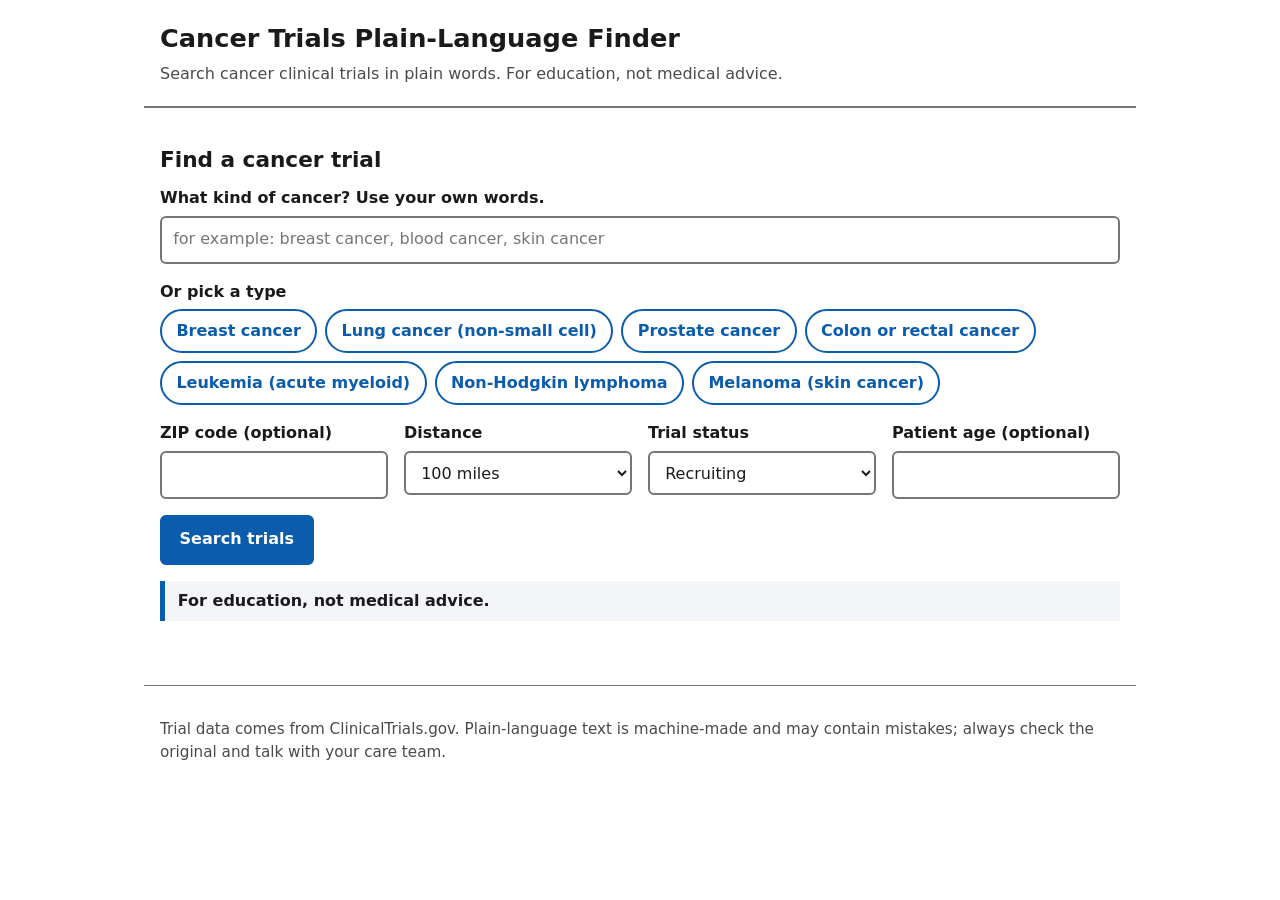
==== frontend/index.html @ 8025be24 "phase1: scaffold, taxonomy, indexer + retag, PDQ pairs, frontend on mocks - Repo layout from kit, co" ====
<!doctype html>
<html lang="en">
<head>
<meta charset="utf-8">
<meta name="viewport" content="width=device-width, initial-scale=1">
<title>Cancer Trials Plain-Language Finder</title>
<link rel="stylesheet" href="styles.css">
</head>
<body>
<a class="skip" href="#main">Skip to main content</a>
<header class="site-header">
  <h1>Cancer Trials Plain-Language Finder</h1>
  <p class="tagline">Search cancer clinical trials in plain words. For education, not medical advice.</p>
</header>

<main id="main" tabindex="-1">
  <div id="status" class="sr-status" role="status" aria-live="polite"></div>

  <section id="search-view" aria-labelledby="search-h">
    <h2 id="search-h">Find a cancer trial</h2>
    <form id="search-form" novalidate>
      <div class="field">
        <label for="q">What kind of cancer? Use your own words.</label>
        <input id="q" name="q" type="search" autocomplete="off" placeholder="for example: breast cancer, blood cancer, skin cancer">
      </div>

      <div class="field">
        <span id="chips-label" class="label">Or pick a type</span>
        <div id="chips" class="chips" role="group" aria-labelledby="chips-label"></div>
      </div>

      <div class="filters">
        <div class="field">
          <label for="zip">ZIP code (optional)</label>
          <input id="zip" name="zip" type="text" inputmode="numeric" maxlength="5" pattern="[0-9]{5}" autocomplete="postal-code" aria-describedby="zip-err">
          <span id="zip-err" class="err" hidden>Enter a 5-digit ZIP code.</span>
        </div>
        <div class="field">
          <label for="radius">Distance</label>
          <select id="radius">
            <option value="25">25 miles</option><option value="50">50 miles</option>
            <option value="100" selected>100 miles</option><option value="250">250 miles</option>
          </select>
        </div>
        <div class="field">
          <label for="status-filter">Trial status</label>
          <select id="status-filter">
            <option value="RECRUITING" selected>Recruiting</option>
            <option value="NOT_YET_RECRUITING">Not yet recruiting</option>
            <option value="ACTIVE_NOT_RECRUITING">Active, not recruiting</option>
            <option value="ENROLLING_BY_INVITATION">Enrolling by invitation</option>
            <option value="">Any</option>
          </select>
        </div>
        <div class="field">
          <label for="age">Patient age (optional)</label>
          <input id="age" type="number" min="0" max="120" inputmode="numeric">
        </div>
      </div>

      <button type="submit" class="btn primary">Search trials</button>
    </form>
    <p class="disclaimer">For education, not medical advice.</p>

    <div id="results-area" hidden>
      <h2 id="results-h" tabindex="-1">Results</h2>
      <div id="offtopic" class="offtopic" hidden>
        <p><strong>We only cover cancer trials.</strong> Try one of these types:</p>
        <div id="offtopic-chips" class="chips"></div>
      </div>
      <ul id="results" class="cards"></ul>
    </div>
  </section>

  <section id="summary-view" aria-labelledby="summary-h" hidden>
    <button type="button" id="back" class="btn no-print">&larr; Back to results</button>
    <div id="summary-body"></div>
  </section>
</main>

<footer class="site-footer no-print">
  <p>Trial data comes from ClinicalTrials.gov. Plain-language text is machine-made and may contain mistakes; always check the original and talk with your care team.</p>
</footer>

<script src="api.js"></script>
<script src="app.js"></script>
</body>
</html>
---- frontend/styles.css ----
:root{--bg:#fff;--fg:#1a1a1a;--muted:#4a4a4a;--line:#767676;--soft:#f3f5f8;--accent:#0b5cad;--accent-fg:#fff;--focus:#c25400;
--ok-bg:#e3f4e6;--ok-fg:#14541f;--warn-bg:#fff1d6;--warn-fg:#6b3d00;--info-bg:#e1ecfa;--info-fg:#0b3d75;--gray-bg:#ececec;--gray-fg:#333;--err:#a40000}
*{box-sizing:border-box}
html{font-size:100%}
body{margin:0;background:var(--bg);color:var(--fg);font:1rem/1.55 system-ui,-apple-system,"Segoe UI",Roboto,Arial,sans-serif}
.skip{position:absolute;left:-999px;top:0;background:#000;color:#fff;padding:.5rem 1rem;z-index:10}
.skip:focus{left:0}
.sr-status{position:absolute;width:1px;height:1px;overflow:hidden;clip:rect(0 0 0 0);white-space:nowrap}
.site-header,main,.site-footer{max-width:62rem;margin:0 auto;padding:1rem}
.site-header{border-bottom:2px solid var(--line)}
h1{font-size:1.6rem;margin:.2rem 0}h2{font-size:1.35rem;margin:1.2rem 0 .6rem}h3{font-size:1.1rem;margin:1rem 0 .4rem}h4{font-size:1rem;margin:.8rem 0 .2rem}
.tagline,.muted{color:var(--muted);margin:.2rem 0}
a{color:var(--accent)}
:focus-visible{outline:3px solid var(--focus);outline-offset:2px}
main:focus,h2:focus{outline:none}
.field{margin:0 0 1rem;display:flex;flex-direction:column;gap:.3rem}
label,.label{font-weight:600}
input,select,button{font:inherit;color:inherit}
input,select{padding:.6rem .7rem;border:2px solid var(--line);border-radius:6px;background:#fff;min-height:2.75rem;width:100%}
.filters{display:grid;grid-template-columns:1fr;gap:0 1rem}
@media(min-width:40rem){.filters{grid-template-columns:repeat(4,1fr)}}
.err{color:var(--err);font-weight:600}
.btn{display:inline-block;padding:.65rem 1.1rem;min-height:2.75rem;border:2px solid var(--accent);background:#fff;color:var(--accent);border-radius:6px;cursor:pointer;font-weight:600;text-decoration:none}
.btn:hover{background:var(--info-bg)}
.btn.primary{background:var(--accent);color:var(--accent-fg)}
.btn.primary:hover{background:#08457f}
.chips{display:flex;flex-wrap:wrap;gap:.5rem}
.chip{padding:.45rem .9rem;min-height:2.75rem;border:2px solid var(--accent);background:#fff;color:var(--accent);border-radius:999px;cursor:pointer;font-weight:600}
.chip:hover,.chip[aria-pressed="true"]{background:var(--accent);color:var(--accent-fg)}
.disclaimer{font-weight:600;background:var(--soft);border-left:5px solid var(--accent);padding:.5rem .8rem;margin:1rem 0}
.offtopic{background:var(--warn-bg);color:var(--warn-fg);padding:1rem;border-radius:8px;border:2px solid var(--warn-fg)}
.cards{list-style:none;padding:0;margin:0;display:grid;gap:1rem}
.card{border:2px solid var(--line);border-radius:8px;padding:1rem}
.card h3{margin-top:0}
.meta{display:flex;flex-wrap:wrap;gap:.4rem 1rem;margin:.4rem 0;color:var(--muted)}
.badge{display:inline-block;padding:.1rem .6rem;border-radius:4px;font-weight:700;font-size:.9rem;border:2px solid currentColor}
.s-RECRUITING{background:var(--ok-bg);color:var(--ok-fg)}
.s-NOT_YET_RECRUITING{background:var(--info-bg);color:var(--info-fg)}
.s-ACTIVE_NOT_RECRUITING,.s-ENROLLING_BY_INVITATION{background:var(--warn-bg);color:var(--warn-fg)}
.s-other{background:var(--gray-bg);color:var(--gray-fg)}
.tag{display:inline-block;background:var(--soft);border:1px solid var(--line);border-radius:4px;padding:.05rem .5rem;margin-right:.3rem;font-size:.9rem}
.actions{display:flex;flex-wrap:wrap;gap:.6rem;margin-top:.8rem}
.panel{border:2px solid var(--line);border-radius:8px;padding:1rem;margin:1rem 0}
.facts{display:grid;grid-template-columns:1fr;gap:.2rem 1rem}
@media(min-width:40rem){.facts{grid-template-columns:12rem 1fr}}
.facts dt{font-weight:700}.facts dd{margin:0 0 .5rem}
.check{display:inline-block;background:var(--ok-bg);color:var(--ok-fg);border:2px solid var(--ok-fg);padding:.2rem .6rem;border-radius:4px;font-weight:700}
.notice{display:inline-block;background:var(--warn-bg);color:var(--warn-fg);border:2px solid var(--warn-fg);padding:.2rem .6rem;border-radius:4px;font-weight:700}
.error{color:var(--err);font-weight:700;border:2px solid var(--err);padding:.6rem;border-radius:6px}
details{margin:.6rem 0}summary{cursor:pointer;font-weight:700;padding:.3rem 0}
pre.orig{white-space:pre-wrap;font:inherit;background:var(--soft);padding:.7rem;border-radius:6px}
.site-footer{color:var(--muted);font-size:.95rem;border-top:1px solid var(--line);margin-top:2rem}
@media(prefers-reduced-motion:reduce){*{animation:none!important;transition:none!important;scroll-behavior:auto!important}}
@media print{.no-print,#search-form,.site-header .tagline,.skip,#search-view,.actions{display:none!important}
#summary-view{display:block!important}body{font-size:12pt}a{color:#000}.panel{border-color:#000;break-inside:avoid}}
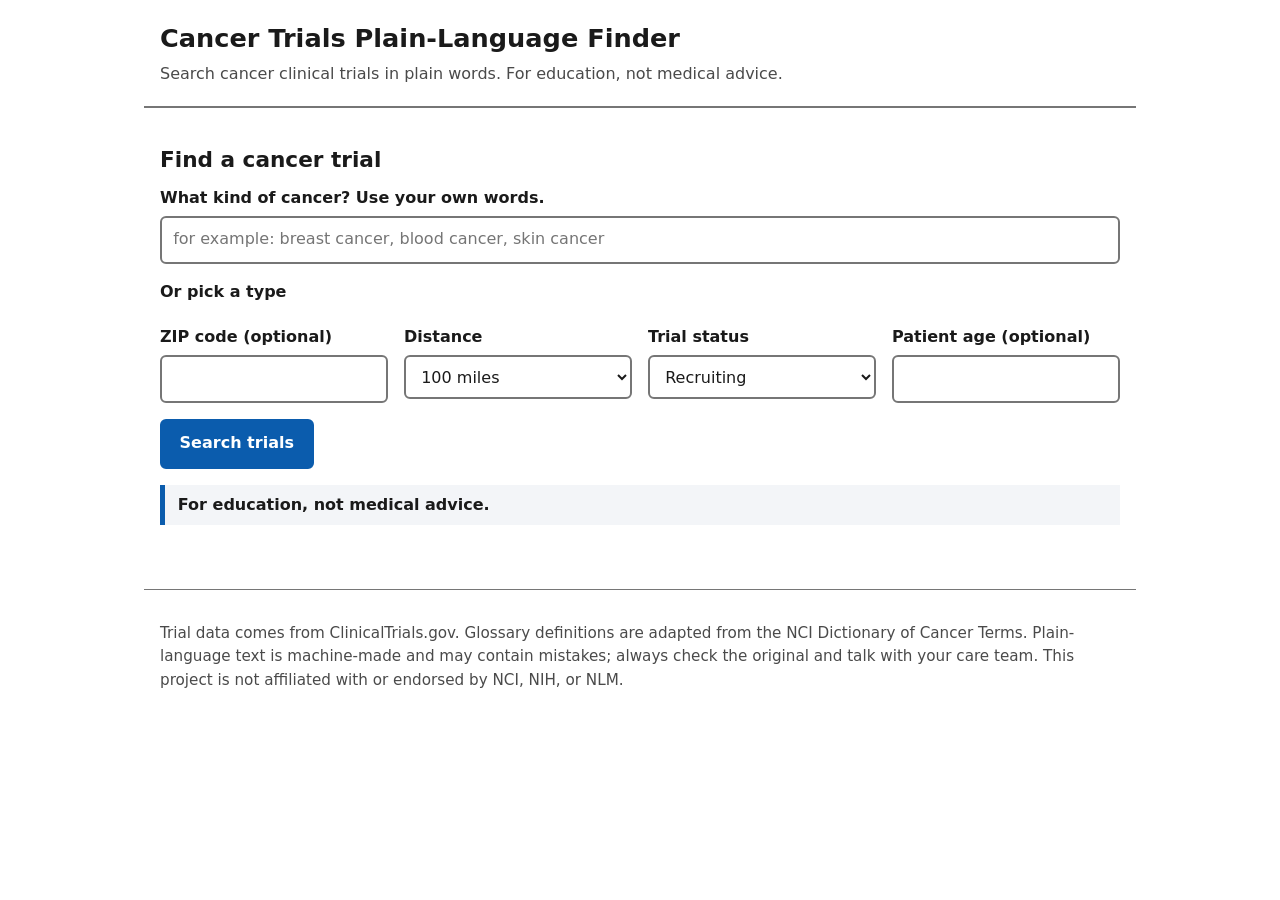
==== commit a3e4af4b: "docs: add attribution and data licensing notice" ====
--- a/frontend/index.html
+++ b/frontend/index.html
@@ -79,7 +79,7 @@
 </main>
 
 <footer class="site-footer no-print">
-  <p>Trial data comes from ClinicalTrials.gov. Plain-language text is machine-made and may contain mistakes; always check the original and talk with your care team.</p>
+  <p>Trial data comes from ClinicalTrials.gov. Glossary definitions are adapted from the NCI Dictionary of Cancer Terms. Plain-language text is machine-made and may contain mistakes; always check the original and talk with your care team. This project is not affiliated with or endorsed by NCI, NIH, or NLM.</p>
 </footer>
 
 <script src="api.js"></script>
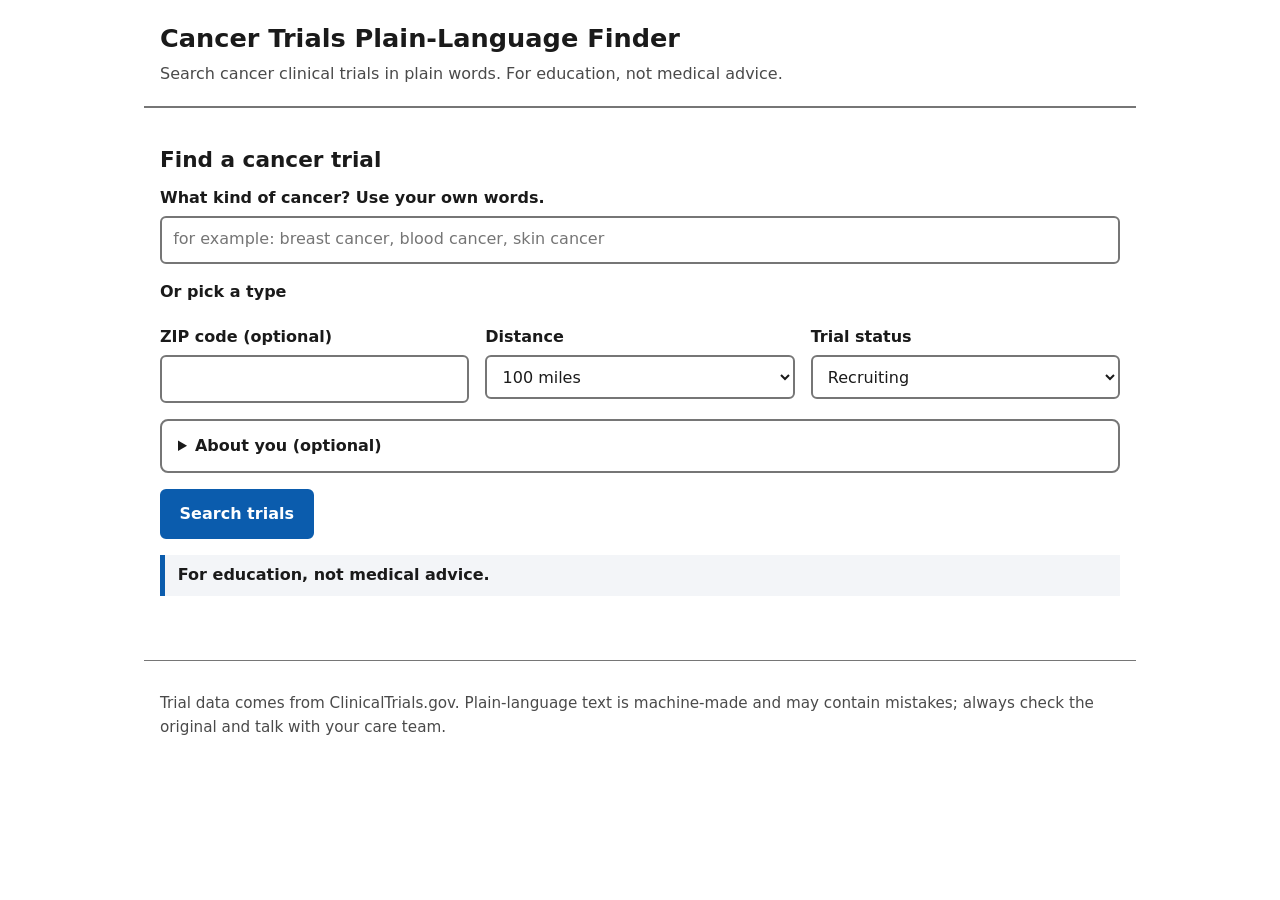
==== commit 770aa973: "phase3: RRF + cancer-type detection, condition matching, study overview, evaluate.py, Docker/HF depl" ====
--- a/frontend/index.html
+++ b/frontend/index.html
@@ -52,11 +52,34 @@
             <option value="">Any</option>
           </select>
         </div>
-        <div class="field">
-          <label for="age">Patient age (optional)</label>
-          <input id="age" type="number" min="0" max="120" inputmode="numeric">
-        </div>
       </div>
+
+      <details id="about-you" class="about-you">
+        <summary>About you (optional)</summary>
+        <fieldset>
+          <legend class="sr-only">About you (optional)</legend>
+          <p class="help" id="about-help">Add your details to see how each trial lines up with them. <strong>Not saved. Only used for this search.</strong> The study team always decides who can join.</p>
+          <div class="about-grid">
+            <div class="field">
+              <label for="age">Age (years)</label>
+              <input id="age" type="number" min="0" max="120" inputmode="numeric">
+            </div>
+            <div class="field">
+              <label for="sex">Sex</label>
+              <select id="sex">
+                <option value="">Prefer not to say</option>
+                <option value="female">Female</option>
+                <option value="male">Male</option>
+              </select>
+            </div>
+          </div>
+          <div class="field">
+            <label for="conditions">Conditions and history</label>
+            <textarea id="conditions" rows="3" maxlength="600" aria-describedby="conditions-help"></textarea>
+            <span id="conditions-help" class="help">For example: HER2 positive, stage 3, had chemotherapy, diabetes, pregnant. Separate with commas. Not saved. Only used for this search.</span>
+          </div>
+        </fieldset>
+      </details>
 
       <button type="submit" class="btn primary">Search trials</button>
     </form>
@@ -64,6 +87,13 @@
 
     <div id="results-area" hidden>
       <h2 id="results-h" tabindex="-1">Results</h2>
+      <div id="sort-field" class="field sort-field" hidden>
+        <label for="sort">Sort</label>
+        <select id="sort">
+          <option value="relevance">Best search match first</option>
+          <option value="match">Best match for you first</option>
+        </select>
+      </div>
       <div id="offtopic" class="offtopic" hidden>
         <p><strong>We only cover cancer trials.</strong> Try one of these types:</p>
         <div id="offtopic-chips" class="chips"></div>
@@ -79,7 +109,7 @@
 </main>
 
 <footer class="site-footer no-print">
-  <p>Trial data comes from ClinicalTrials.gov. Glossary definitions are adapted from the NCI Dictionary of Cancer Terms. Plain-language text is machine-made and may contain mistakes; always check the original and talk with your care team. This project is not affiliated with or endorsed by NCI, NIH, or NLM.</p>
+  <p>Trial data comes from ClinicalTrials.gov. Plain-language text is machine-made and may contain mistakes; always check the original and talk with your care team.</p>
 </footer>
 
 <script src="api.js"></script>
--- a/frontend/styles.css
+++ b/frontend/styles.css
@@ -15,10 +15,10 @@
 main:focus,h2:focus{outline:none}
 .field{margin:0 0 1rem;display:flex;flex-direction:column;gap:.3rem}
 label,.label{font-weight:600}
-input,select,button{font:inherit;color:inherit}
-input,select{padding:.6rem .7rem;border:2px solid var(--line);border-radius:6px;background:#fff;min-height:2.75rem;width:100%}
+input,select,textarea,button{font:inherit;color:inherit}
+input,select,textarea{padding:.6rem .7rem;border:2px solid var(--line);border-radius:6px;background:#fff;min-height:2.75rem;width:100%}
 .filters{display:grid;grid-template-columns:1fr;gap:0 1rem}
-@media(min-width:40rem){.filters{grid-template-columns:repeat(4,1fr)}}
+@media(min-width:40rem){.filters{grid-template-columns:repeat(3,1fr)}}
 .err{color:var(--err);font-weight:600}
 .btn{display:inline-block;padding:.65rem 1.1rem;min-height:2.75rem;border:2px solid var(--accent);background:#fff;color:var(--accent);border-radius:6px;cursor:pointer;font-weight:600;text-decoration:none}
 .btn:hover{background:var(--info-bg)}
@@ -50,6 +50,31 @@
 details{margin:.6rem 0}summary{cursor:pointer;font-weight:700;padding:.3rem 0}
 pre.orig{white-space:pre-wrap;font:inherit;background:var(--soft);padding:.7rem;border-radius:6px}
 .site-footer{color:var(--muted);font-size:.95rem;border-top:1px solid var(--line);margin-top:2rem}
+textarea{resize:vertical;min-height:5rem}
+.sr-only{position:absolute;width:1px;height:1px;overflow:hidden;clip:rect(0 0 0 0);white-space:nowrap}
+.help{color:var(--muted);margin:.2rem 0 .6rem;font-size:.95rem}
+.about-you{border:2px solid var(--line);border-radius:8px;padding:.2rem 1rem;margin:0 0 1rem}
+.about-you summary{padding:.6rem 0;min-height:2.75rem}
+.about-you fieldset{border:0;padding:0;margin:0 0 .5rem}
+.about-grid{display:grid;grid-template-columns:1fr;gap:0 1rem}
+@media(min-width:40rem){.about-grid{grid-template-columns:1fr 1fr}}
+.sort-field{max-width:22rem}
+.mbadge{display:inline-flex;gap:.4rem;align-items:center;padding:.1rem .6rem;border-radius:4px;font-weight:700;font-size:.9rem;border:2px solid currentColor}
+.m-possible{background:var(--ok-bg);color:var(--ok-fg)}
+.m-check{background:var(--warn-bg);color:var(--warn-fg)}
+.m-not{background:var(--gray-bg);color:var(--gray-fg)}
+.match-note{margin:.3rem 0;color:var(--muted);font-size:.95rem}
+.glance{background:var(--soft);border-color:var(--accent)}
+.glance .sentence{font-size:1.15rem;margin:.2rem 0 .8rem}
+.fact-chips{list-style:none;padding:0;margin:0;display:flex;flex-wrap:wrap;gap:.5rem}
+.fact-chips li{background:#fff;border:1px solid var(--line);border-radius:999px;padding:.15rem .8rem;font-size:.95rem}
+.crit-list{list-style:none;padding:0;margin:.3rem 0}
+.crit-list li{display:flex;gap:.6rem;padding:.4rem .5rem;border-radius:6px;margin:.2rem 0}
+.crit-list .ico{font-weight:700;flex:none;width:1.4rem;text-align:center}
+.crit-list li.c-match{background:var(--ok-bg);color:var(--ok-fg)}
+.crit-list li.c-concern{background:var(--warn-bg);color:var(--warn-fg)}
+.crit-list .why{display:block;font-size:.9rem;font-weight:700}
+.yourmatch{font-weight:700}
 @media(prefers-reduced-motion:reduce){*{animation:none!important;transition:none!important;scroll-behavior:auto!important}}
 @media print{.no-print,#search-form,.site-header .tagline,.skip,#search-view,.actions{display:none!important}
 #summary-view{display:block!important}body{font-size:12pt}a{color:#000}.panel{border-color:#000;break-inside:avoid}}
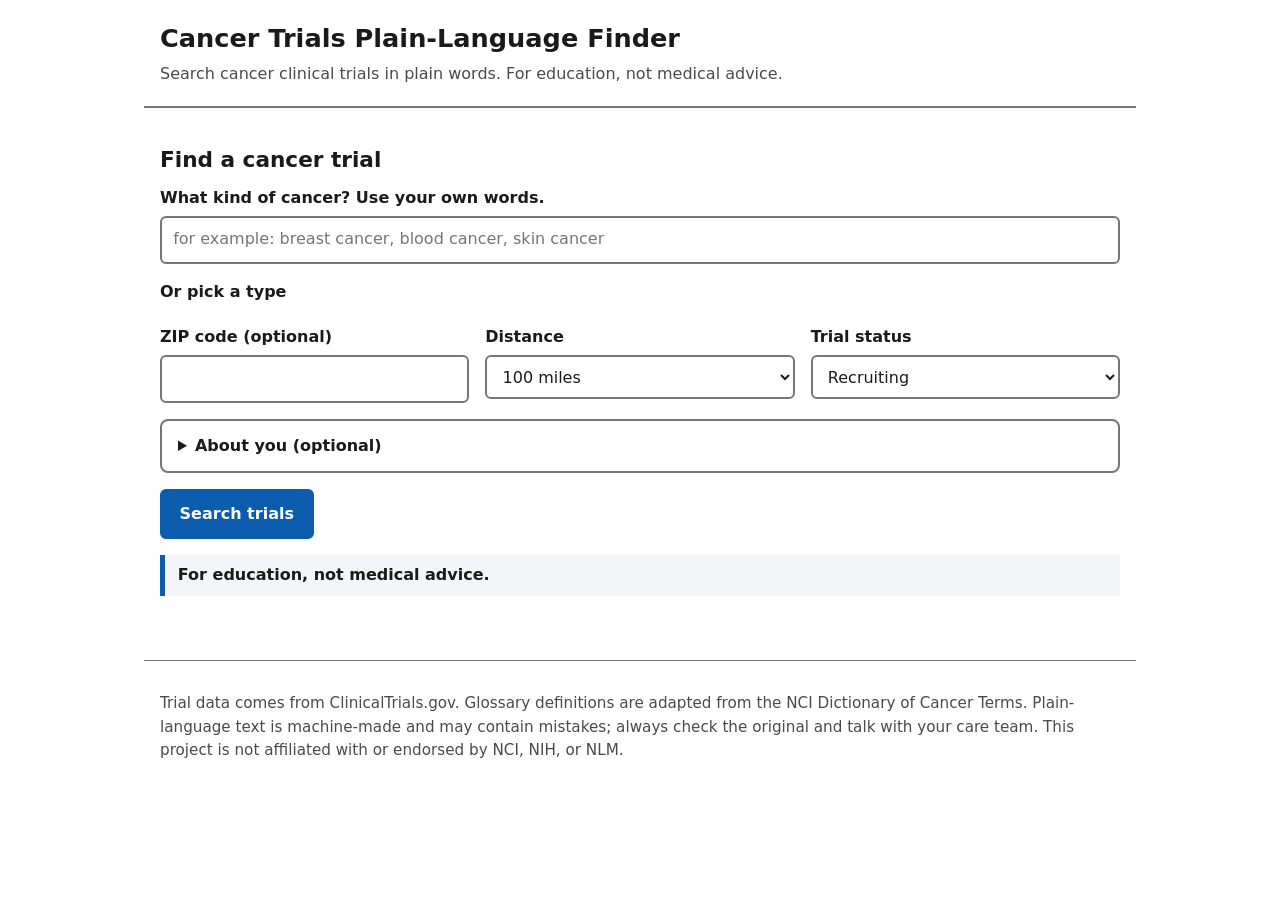
==== commit a2b2864d: "Merge remote-tracking branch 'origin/abigail/attributions' into claude/merge-attributions # Conflict" ====
--- a/frontend/index.html
+++ b/frontend/index.html
@@ -109,7 +109,7 @@
 </main>
 
 <footer class="site-footer no-print">
-  <p>Trial data comes from ClinicalTrials.gov. Plain-language text is machine-made and may contain mistakes; always check the original and talk with your care team.</p>
+  <p>Trial data comes from ClinicalTrials.gov. Glossary definitions are adapted from the NCI Dictionary of Cancer Terms. Plain-language text is machine-made and may contain mistakes; always check the original and talk with your care team. This project is not affiliated with or endorsed by NCI, NIH, or NLM.</p>
 </footer>
 
 <script src="api.js"></script>
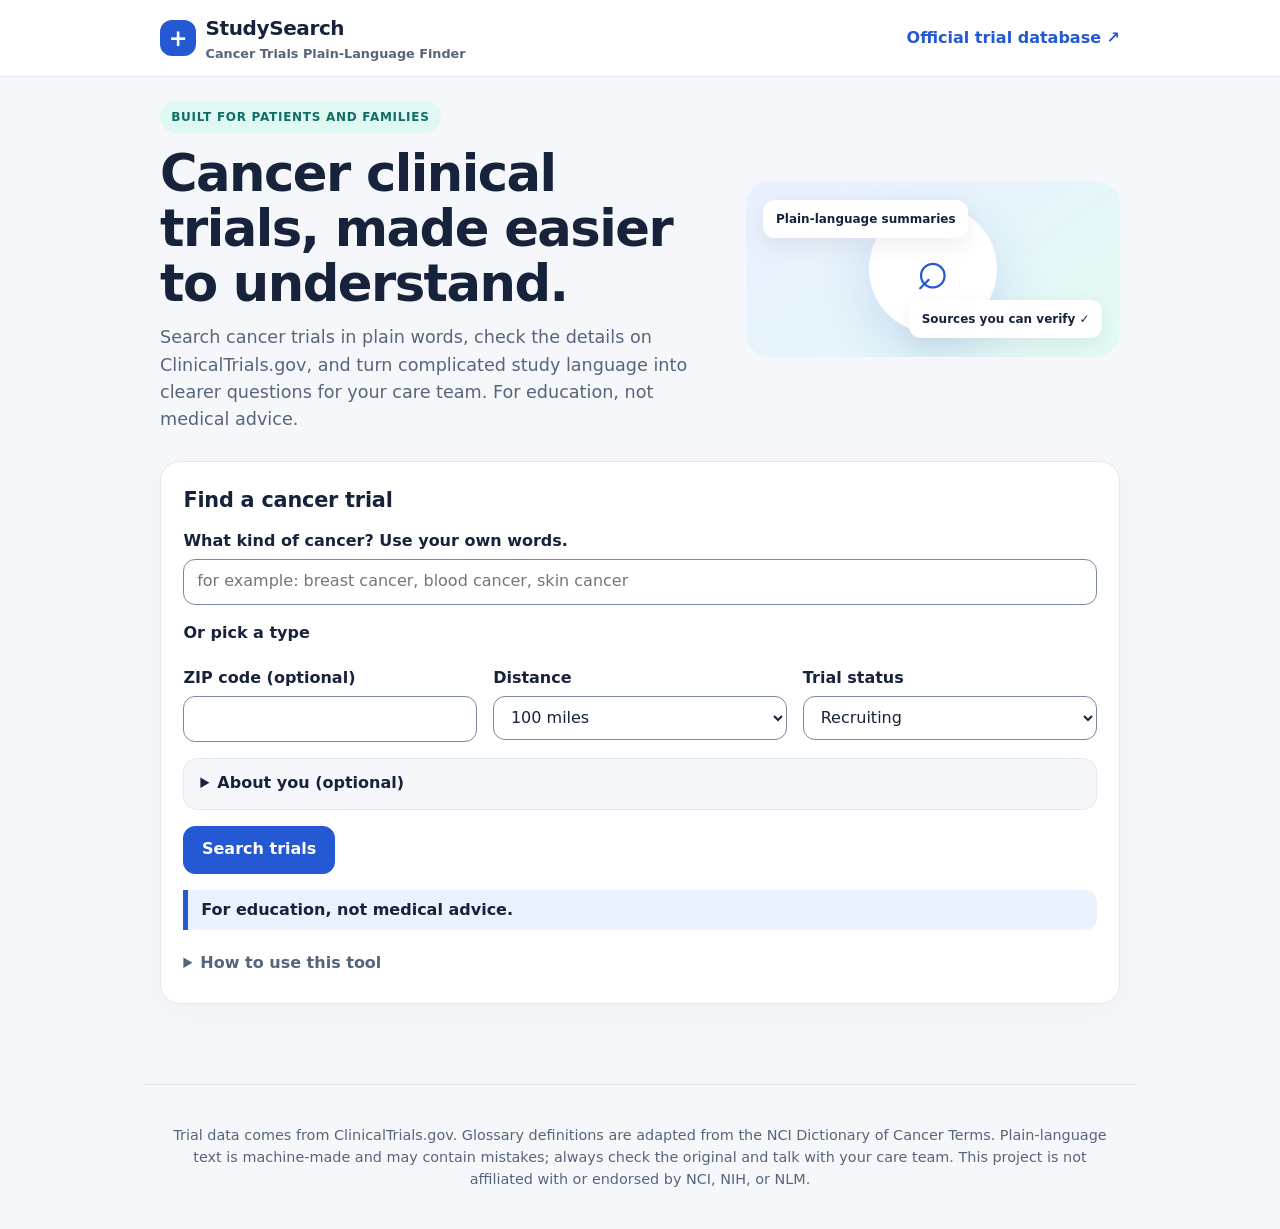
==== commit a8b00be9: "frontend: apply CAC design pack styling, file slides and video script" ====
--- a/frontend/index.html
+++ b/frontend/index.html
@@ -3,20 +3,36 @@
 <head>
 <meta charset="utf-8">
 <meta name="viewport" content="width=device-width, initial-scale=1">
-<title>Cancer Trials Plain-Language Finder</title>
+<title>StudySearch - Cancer Trials Plain-Language Finder</title>
 <link rel="stylesheet" href="styles.css">
 </head>
 <body>
 <a class="skip" href="#main">Skip to main content</a>
 <header class="site-header">
-  <h1>Cancer Trials Plain-Language Finder</h1>
-  <p class="tagline">Search cancer clinical trials in plain words. For education, not medical advice.</p>
+  <div class="nav">
+    <div class="brand"><span class="logo" aria-hidden="true">+</span><span>StudySearch <small>Cancer Trials Plain-Language Finder</small></span></div>
+    <a class="nav-link no-print" href="https://clinicaltrials.gov/" target="_blank" rel="noopener">Official trial database <span aria-hidden="true">↗</span><span class="sr-only">(opens new tab)</span></a>
+  </div>
 </header>
 
 <main id="main" tabindex="-1">
   <div id="status" class="sr-status" role="status" aria-live="polite"></div>
 
   <section id="search-view" aria-labelledby="search-h">
+    <div class="hero no-print">
+      <div>
+        <span class="eyebrow">Built for patients and families</span>
+        <h1>Cancer clinical trials, made easier to understand.</h1>
+        <p class="tagline">Search cancer trials in plain words, check the details on ClinicalTrials.gov, and turn complicated study language into clearer questions for your care team. For education, not medical advice.</p>
+      </div>
+      <div class="hero-art" aria-hidden="true">
+        <span class="art-note note1">Plain-language summaries</span>
+        <div class="orb">⌕</div>
+        <span class="art-note note2">Sources you can verify ✓</span>
+      </div>
+    </div>
+
+    <div class="search-panel">
     <h2 id="search-h">Find a cancer trial</h2>
     <form id="search-form" novalidate>
       <div class="field">
@@ -84,8 +100,17 @@
       <button type="submit" class="btn primary">Search trials</button>
     </form>
     <p class="disclaimer">For education, not medical advice.</p>
+    <details class="howto">
+      <summary>How to use this tool</summary>
+      <ul>
+        <li>Search by a cancer type in your own words, or pick a type.</li>
+        <li>Open a study's official ClinicalTrials.gov page to check the details.</li>
+        <li>Use the summary to prepare questions for your care team, not to make treatment decisions.</li>
+      </ul>
+    </details>
+    </div>
 
-    <div id="results-area" hidden>
+    <div id="results-area" class="results-panel" hidden>
       <h2 id="results-h" tabindex="-1">Results</h2>
       <div id="sort-field" class="field sort-field" hidden>
         <label for="sort">Sort</label>
--- a/frontend/styles.css
+++ b/frontend/styles.css
@@ -1,80 +1,123 @@
-:root{--bg:#fff;--fg:#1a1a1a;--muted:#4a4a4a;--line:#767676;--soft:#f3f5f8;--accent:#0b5cad;--accent-fg:#fff;--focus:#c25400;
---ok-bg:#e3f4e6;--ok-fg:#14541f;--warn-bg:#fff1d6;--warn-fg:#6b3d00;--info-bg:#e1ecfa;--info-fg:#0b3d75;--gray-bg:#ececec;--gray-fg:#333;--err:#a40000}
+/* Visual style adapted from the StudySearch CAC design pack (palette, header, hero, rounded panels, pill chips).
+   WHY some pack colors changed: muted text and input borders were darkened to keep WCAG AA contrast
+   (4.5:1 text, 3:1 control borders) on the light background. */
+:root{--bg:#f5f7fb;--panel:#fff;--fg:#17233b;--muted:#56657a;--line:#7a879c;--hair:#e2e8f2;--soft:#eaf1ff;--accent:#2459d3;--accent-dark:#1948b7;--accent-fg:#fff;--focus:#c25400;
+--teal-bg:#e0f8f2;--teal-fg:#0f6e65;
+--ok-bg:#e1f7ed;--ok-fg:#08603f;--warn-bg:#fff8e7;--warn-fg:#6b4a0f;--info-bg:#eaf1ff;--info-fg:#173f99;--gray-bg:#eceff4;--gray-fg:#333c4a;--err:#a40000}
 *{box-sizing:border-box}
 html{font-size:100%}
-body{margin:0;background:var(--bg);color:var(--fg);font:1rem/1.55 system-ui,-apple-system,"Segoe UI",Roboto,Arial,sans-serif}
+body{margin:0;background:var(--bg);color:var(--fg);font:1rem/1.55 Inter,ui-sans-serif,system-ui,-apple-system,"Segoe UI",Roboto,Arial,sans-serif}
 .skip{position:absolute;left:-999px;top:0;background:#000;color:#fff;padding:.5rem 1rem;z-index:10}
 .skip:focus{left:0}
 .sr-status{position:absolute;width:1px;height:1px;overflow:hidden;clip:rect(0 0 0 0);white-space:nowrap}
-.site-header,main,.site-footer{max-width:62rem;margin:0 auto;padding:1rem}
-.site-header{border-bottom:2px solid var(--line)}
-h1{font-size:1.6rem;margin:.2rem 0}h2{font-size:1.35rem;margin:1.2rem 0 .6rem}h3{font-size:1.1rem;margin:1rem 0 .4rem}h4{font-size:1rem;margin:.8rem 0 .2rem}
+main,.site-footer{max-width:62rem;margin:0 auto;padding:1.5rem 1rem}
+
+/* ---------- header ---------- */
+.site-header{background:var(--panel);border-bottom:1px solid var(--hair);position:sticky;top:0;z-index:3}
+.nav{max-width:62rem;margin:0 auto;padding:.8rem 1rem;display:flex;align-items:center;justify-content:space-between;gap:1rem;flex-wrap:wrap}
+.brand{display:flex;align-items:center;gap:.6rem;font-weight:800;font-size:1.25rem;letter-spacing:-.02em}
+.brand small{display:block;font-size:.8rem;font-weight:600;color:var(--muted);letter-spacing:0}
+.logo{display:grid;place-items:center;width:2.25rem;height:2.25rem;border-radius:12px;background:var(--accent);color:#fff;font-size:1.4rem;flex:none}
+.nav-link{font-weight:700;text-decoration:none;padding:.5rem 0}
+.nav-link:hover{text-decoration:underline}
+
+/* ---------- hero ---------- */
+.hero{display:grid;grid-template-columns:1fr;gap:1.5rem;align-items:center;margin:0 0 1.5rem}
+@media(min-width:50rem){.hero{grid-template-columns:1.2fr .8fr}}
+.eyebrow{display:inline-block;color:var(--teal-fg);background:var(--teal-bg);font-size:.75rem;font-weight:800;letter-spacing:.06em;text-transform:uppercase;padding:.4rem .7rem;border-radius:99px}
+h1{font-size:clamp(2rem,5vw,3.2rem);line-height:1.08;letter-spacing:-.03em;margin:.8rem 0}
+.hero .tagline{font-size:1.1rem;max-width:40rem}
+.hero-art{background:linear-gradient(145deg,#e9efff,#e3fbf4);border-radius:24px;padding:1.5rem;min-height:11rem;display:flex;align-items:center;justify-content:center;position:relative;overflow:hidden}
+.orb{width:8rem;height:8rem;border-radius:50%;background:#fff;display:grid;place-items:center;box-shadow:0 18px 55px #2459d329;font-size:3.5rem;color:var(--accent)}
+.art-note{position:absolute;background:#fff;padding:.6rem .8rem;border-radius:12px;box-shadow:0 8px 25px #17233b12;font-weight:700;font-size:.75rem}
+.note1{top:1.2rem;left:1.1rem}.note2{bottom:1.2rem;right:1.1rem}
+@media(max-width:49.99rem){.hero-art{min-height:9rem}.orb{width:6rem;height:6rem;font-size:2.6rem}}
+
+h2{font-size:1.3rem;letter-spacing:-.01em;margin:0 0 .8rem}h3{font-size:1.1rem;margin:1rem 0 .4rem}h4{font-size:1rem;margin:.8rem 0 .2rem}
 .tagline,.muted{color:var(--muted);margin:.2rem 0}
 a{color:var(--accent)}
 :focus-visible{outline:3px solid var(--focus);outline-offset:2px}
 main:focus,h2:focus{outline:none}
+
+/* ---------- white rounded panels ---------- */
+.search-panel,.results-panel,.panel,.card{background:var(--panel);border:1px solid var(--hair);border-radius:20px;box-shadow:0 8px 30px #17233b08}
+.search-panel,.results-panel{padding:1.4rem;margin:0 0 1.5rem}
+.panel{padding:1.2rem 1.4rem;margin:1rem 0}
+@media(max-width:40rem){.search-panel,.results-panel,.panel{padding:1rem}}
+
+/* ---------- form ---------- */
 .field{margin:0 0 1rem;display:flex;flex-direction:column;gap:.3rem}
 label,.label{font-weight:600}
 input,select,textarea,button{font:inherit;color:inherit}
-input,select,textarea{padding:.6rem .7rem;border:2px solid var(--line);border-radius:6px;background:#fff;min-height:2.75rem;width:100%}
+input,select,textarea{padding:.6rem .8rem;border:1.5px solid var(--line);border-radius:12px;background:#fff;min-height:2.75rem;width:100%}
+input:focus,select:focus,textarea:focus{border-color:var(--accent);box-shadow:0 0 0 3px #2459d31a}
 .filters{display:grid;grid-template-columns:1fr;gap:0 1rem}
 @media(min-width:40rem){.filters{grid-template-columns:repeat(3,1fr)}}
 .err{color:var(--err);font-weight:600}
-.btn{display:inline-block;padding:.65rem 1.1rem;min-height:2.75rem;border:2px solid var(--accent);background:#fff;color:var(--accent);border-radius:6px;cursor:pointer;font-weight:600;text-decoration:none}
-.btn:hover{background:var(--info-bg)}
-.btn.primary{background:var(--accent);color:var(--accent-fg)}
-.btn.primary:hover{background:#08457f}
+.btn{display:inline-block;padding:.65rem 1.1rem;min-height:2.75rem;border:1.5px solid var(--accent);background:#fff;color:var(--accent);border-radius:12px;cursor:pointer;font-weight:700;text-decoration:none}
+.btn:hover{background:var(--soft)}
+.btn.primary{background:var(--accent);color:var(--accent-fg);font-weight:800}
+.btn.primary:hover{background:var(--accent-dark)}
 .chips{display:flex;flex-wrap:wrap;gap:.5rem}
-.chip{padding:.45rem .9rem;min-height:2.75rem;border:2px solid var(--accent);background:#fff;color:var(--accent);border-radius:999px;cursor:pointer;font-weight:600}
-.chip:hover,.chip[aria-pressed="true"]{background:var(--accent);color:var(--accent-fg)}
-.disclaimer{font-weight:600;background:var(--soft);border-left:5px solid var(--accent);padding:.5rem .8rem;margin:1rem 0}
-.offtopic{background:var(--warn-bg);color:var(--warn-fg);padding:1rem;border-radius:8px;border:2px solid var(--warn-fg)}
-.cards{list-style:none;padding:0;margin:0;display:grid;gap:1rem}
-.card{border:2px solid var(--line);border-radius:8px;padding:1rem}
-.card h3{margin-top:0}
-.meta{display:flex;flex-wrap:wrap;gap:.4rem 1rem;margin:.4rem 0;color:var(--muted)}
-.badge{display:inline-block;padding:.1rem .6rem;border-radius:4px;font-weight:700;font-size:.9rem;border:2px solid currentColor}
+.chip{padding:.45rem .9rem;min-height:2.75rem;border:1.5px solid #a9bfff;background:#fff;color:var(--info-fg);border-radius:999px;cursor:pointer;font-weight:700;font-size:.9rem}
+.chip:hover{background:var(--soft);border-color:var(--accent)}
+.chip[aria-pressed="true"]{background:var(--accent);border-color:var(--accent);color:var(--accent-fg)}
+.disclaimer{font-weight:600;background:var(--soft);border-left:5px solid var(--accent);border-radius:0 12px 12px 0;padding:.5rem .8rem;margin:1rem 0}
+.howto{margin:.4rem 0 0;color:var(--muted)}
+.howto ul{margin:.3rem 0 0;padding-left:1.3rem}
+.offtopic{background:var(--warn-bg);color:var(--warn-fg);padding:1rem;border-radius:14px;border:1.5px solid #c9a24a;margin-bottom:1rem}
+
+/* ---------- result cards ---------- */
+.cards{list-style:none;padding:0;margin:0;display:grid;gap:.8rem}
+.card{border-radius:15px;padding:1rem 1.1rem;box-shadow:none;transition:border-color .15s,box-shadow .15s}
+.card:hover{border-color:#9bb4ff;box-shadow:0 5px 18px #2459d310}
+.card h3{margin-top:0;line-height:1.35}
+.cards > li.empty{list-style:none;padding:1.8rem 1rem;text-align:center;color:var(--muted);border:1.5px dashed var(--line);border-radius:14px}
+.meta{display:flex;flex-wrap:wrap;gap:.4rem 1rem;margin:.4rem 0;color:var(--muted);font-size:.95rem}
+.badge{display:inline-block;padding:.15rem .65rem;border-radius:99px;font-weight:800;font-size:.8rem;border:1.5px solid currentColor;white-space:nowrap}
 .s-RECRUITING{background:var(--ok-bg);color:var(--ok-fg)}
 .s-NOT_YET_RECRUITING{background:var(--info-bg);color:var(--info-fg)}
 .s-ACTIVE_NOT_RECRUITING,.s-ENROLLING_BY_INVITATION{background:var(--warn-bg);color:var(--warn-fg)}
 .s-other{background:var(--gray-bg);color:var(--gray-fg)}
-.tag{display:inline-block;background:var(--soft);border:1px solid var(--line);border-radius:4px;padding:.05rem .5rem;margin-right:.3rem;font-size:.9rem}
+.tag{display:inline-block;background:#f0f3f8;color:var(--muted);border-radius:6px;padding:.1rem .5rem;margin:0 .3rem .3rem 0;font-size:.85rem}
 .actions{display:flex;flex-wrap:wrap;gap:.6rem;margin-top:.8rem}
-.panel{border:2px solid var(--line);border-radius:8px;padding:1rem;margin:1rem 0}
+
+/* ---------- summary view ---------- */
 .facts{display:grid;grid-template-columns:1fr;gap:.2rem 1rem}
 @media(min-width:40rem){.facts{grid-template-columns:12rem 1fr}}
 .facts dt{font-weight:700}.facts dd{margin:0 0 .5rem}
-.check{display:inline-block;background:var(--ok-bg);color:var(--ok-fg);border:2px solid var(--ok-fg);padding:.2rem .6rem;border-radius:4px;font-weight:700}
-.notice{display:inline-block;background:var(--warn-bg);color:var(--warn-fg);border:2px solid var(--warn-fg);padding:.2rem .6rem;border-radius:4px;font-weight:700}
-.error{color:var(--err);font-weight:700;border:2px solid var(--err);padding:.6rem;border-radius:6px}
+.check{display:inline-block;background:var(--ok-bg);color:var(--ok-fg);border:1.5px solid var(--ok-fg);padding:.2rem .6rem;border-radius:8px;font-weight:700}
+.notice{display:inline-block;background:var(--warn-bg);color:var(--warn-fg);border:1.5px solid #c9a24a;padding:.4rem .7rem;border-radius:10px;font-weight:700}
+.error{color:var(--err);font-weight:700;border:1.5px solid var(--err);background:#fff;padding:.6rem;border-radius:12px}
 details{margin:.6rem 0}summary{cursor:pointer;font-weight:700;padding:.3rem 0}
-pre.orig{white-space:pre-wrap;font:inherit;background:var(--soft);padding:.7rem;border-radius:6px}
-.site-footer{color:var(--muted);font-size:.95rem;border-top:1px solid var(--line);margin-top:2rem}
+pre.orig{white-space:pre-wrap;font:inherit;background:var(--bg);padding:.7rem;border-radius:10px}
+.site-footer{color:var(--muted);font-size:.9rem;text-align:center;border-top:1px solid var(--hair);margin-top:2rem}
 textarea{resize:vertical;min-height:5rem}
 .sr-only{position:absolute;width:1px;height:1px;overflow:hidden;clip:rect(0 0 0 0);white-space:nowrap}
 .help{color:var(--muted);margin:.2rem 0 .6rem;font-size:.95rem}
-.about-you{border:2px solid var(--line);border-radius:8px;padding:.2rem 1rem;margin:0 0 1rem}
+.about-you{border:1.5px solid var(--hair);border-radius:14px;padding:.2rem 1rem;margin:0 0 1rem;background:var(--bg)}
 .about-you summary{padding:.6rem 0;min-height:2.75rem}
 .about-you fieldset{border:0;padding:0;margin:0 0 .5rem}
 .about-grid{display:grid;grid-template-columns:1fr;gap:0 1rem}
 @media(min-width:40rem){.about-grid{grid-template-columns:1fr 1fr}}
 .sort-field{max-width:22rem}
-.mbadge{display:inline-flex;gap:.4rem;align-items:center;padding:.1rem .6rem;border-radius:4px;font-weight:700;font-size:.9rem;border:2px solid currentColor}
+.mbadge{display:inline-flex;gap:.4rem;align-items:center;padding:.15rem .65rem;border-radius:99px;font-weight:700;font-size:.85rem;border:1.5px solid currentColor}
 .m-possible{background:var(--ok-bg);color:var(--ok-fg)}
 .m-check{background:var(--warn-bg);color:var(--warn-fg)}
 .m-not{background:var(--gray-bg);color:var(--gray-fg)}
 .match-note{margin:.3rem 0;color:var(--muted);font-size:.95rem}
-.glance{background:var(--soft);border-color:var(--accent)}
+.glance{background:linear-gradient(145deg,#f3f6ff,#effcf8);border-color:#a9bfff}
 .glance .sentence{font-size:1.15rem;margin:.2rem 0 .8rem}
 .fact-chips{list-style:none;padding:0;margin:0;display:flex;flex-wrap:wrap;gap:.5rem}
-.fact-chips li{background:#fff;border:1px solid var(--line);border-radius:999px;padding:.15rem .8rem;font-size:.95rem}
+.fact-chips li{background:#fff;border:1px solid var(--hair);border-radius:999px;padding:.15rem .8rem;font-size:.95rem}
 .crit-list{list-style:none;padding:0;margin:.3rem 0}
-.crit-list li{display:flex;gap:.6rem;padding:.4rem .5rem;border-radius:6px;margin:.2rem 0}
+.crit-list li{display:flex;gap:.6rem;padding:.4rem .5rem;border-radius:8px;margin:.2rem 0}
 .crit-list .ico{font-weight:700;flex:none;width:1.4rem;text-align:center}
 .crit-list li.c-match{background:var(--ok-bg);color:var(--ok-fg)}
 .crit-list li.c-concern{background:var(--warn-bg);color:var(--warn-fg)}
 .crit-list .why{display:block;font-size:.9rem;font-weight:700}
 .yourmatch{font-weight:700}
 @media(prefers-reduced-motion:reduce){*{animation:none!important;transition:none!important;scroll-behavior:auto!important}}
-@media print{.no-print,#search-form,.site-header .tagline,.skip,#search-view,.actions{display:none!important}
-#summary-view{display:block!important}body{font-size:12pt}a{color:#000}.panel{border-color:#000;break-inside:avoid}}
+@media print{.no-print,#search-form,.skip,#search-view,.actions{display:none!important}
+.site-header{position:static;border:0}
+#summary-view{display:block!important}body{font-size:12pt;background:#fff}a{color:#000}.panel{border-color:#000;box-shadow:none;break-inside:avoid}}
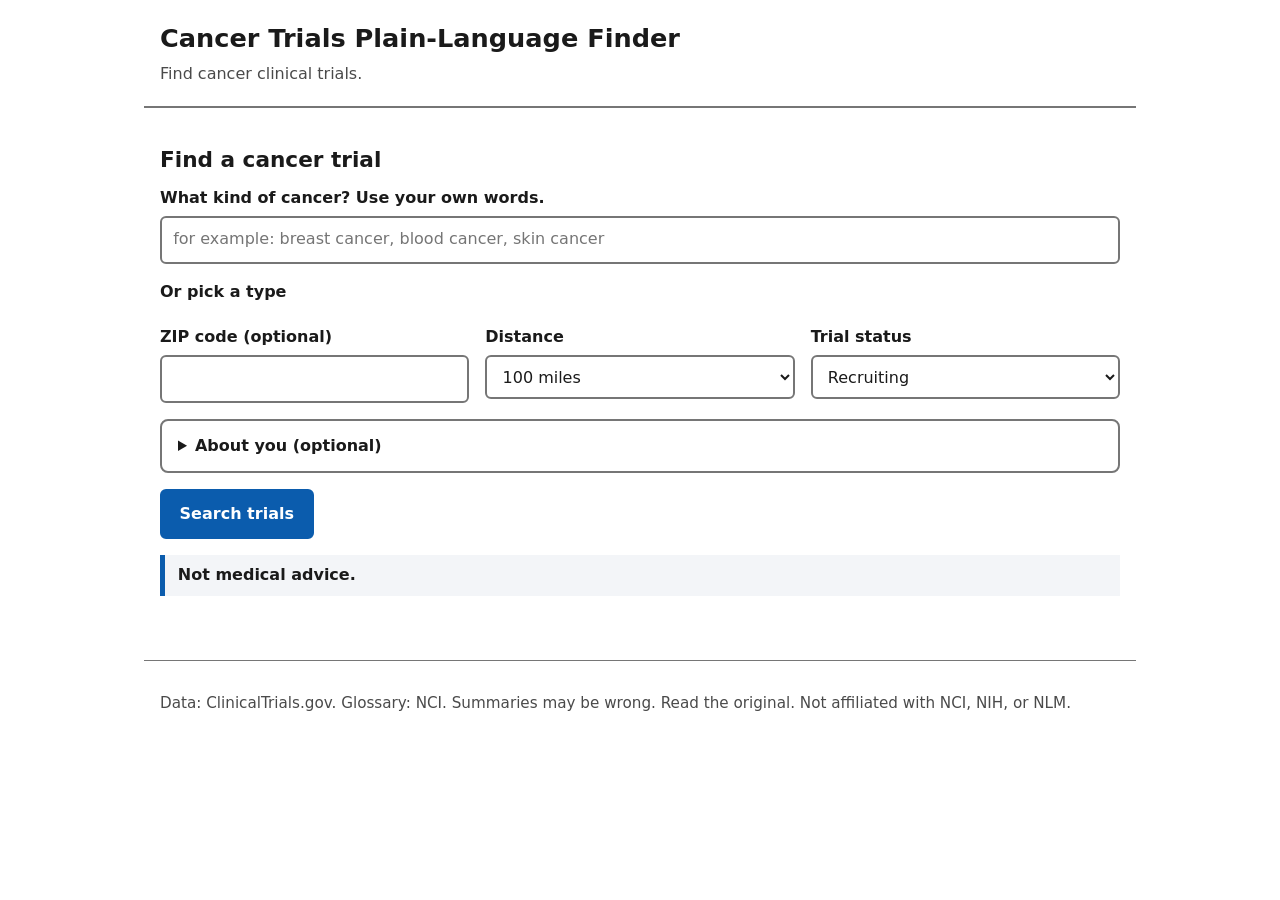
==== commit d9159c80: "frontend: adopt final-summaries-and-safety PR frontend (POST privacy, original-first criteria, de-AI" ====
--- a/frontend/index.html
+++ b/frontend/index.html
@@ -3,36 +3,20 @@
 <head>
 <meta charset="utf-8">
 <meta name="viewport" content="width=device-width, initial-scale=1">
-<title>StudySearch - Cancer Trials Plain-Language Finder</title>
+<title>Cancer Trials Plain-Language Finder</title>
 <link rel="stylesheet" href="styles.css">
 </head>
 <body>
 <a class="skip" href="#main">Skip to main content</a>
 <header class="site-header">
-  <div class="nav">
-    <div class="brand"><span class="logo" aria-hidden="true">+</span><span>StudySearch <small>Cancer Trials Plain-Language Finder</small></span></div>
-    <a class="nav-link no-print" href="https://clinicaltrials.gov/" target="_blank" rel="noopener">Official trial database <span aria-hidden="true">↗</span><span class="sr-only">(opens new tab)</span></a>
-  </div>
+  <h1>Cancer Trials Plain-Language Finder</h1>
+  <p class="tagline">Find cancer clinical trials.</p>
 </header>
 
 <main id="main" tabindex="-1">
   <div id="status" class="sr-status" role="status" aria-live="polite"></div>
 
   <section id="search-view" aria-labelledby="search-h">
-    <div class="hero no-print">
-      <div>
-        <span class="eyebrow">Built for patients and families</span>
-        <h1>Cancer clinical trials, made easier to understand.</h1>
-        <p class="tagline">Search cancer trials in plain words, check the details on ClinicalTrials.gov, and turn complicated study language into clearer questions for your care team. For education, not medical advice.</p>
-      </div>
-      <div class="hero-art" aria-hidden="true">
-        <span class="art-note note1">Plain-language summaries</span>
-        <div class="orb">⌕</div>
-        <span class="art-note note2">Sources you can verify ✓</span>
-      </div>
-    </div>
-
-    <div class="search-panel">
     <h2 id="search-h">Find a cancer trial</h2>
     <form id="search-form" novalidate>
       <div class="field">
@@ -74,7 +58,7 @@
         <summary>About you (optional)</summary>
         <fieldset>
           <legend class="sr-only">About you (optional)</legend>
-          <p class="help" id="about-help">Add your details to see how each trial lines up with them. <strong>Not saved. Only used for this search.</strong> The study team always decides who can join.</p>
+          <p class="help" id="about-help">Add your details to see which trials fit. Nothing is saved. The study team decides who can join.</p>
           <div class="about-grid">
             <div class="field">
               <label for="age">Age (years)</label>
@@ -92,25 +76,16 @@
           <div class="field">
             <label for="conditions">Conditions and history</label>
             <textarea id="conditions" rows="3" maxlength="600" aria-describedby="conditions-help"></textarea>
-            <span id="conditions-help" class="help">For example: HER2 positive, stage 3, had chemotherapy, diabetes, pregnant. Separate with commas. Not saved. Only used for this search.</span>
+            <span id="conditions-help" class="help">For example: HER2 positive, stage 3, had chemotherapy, diabetes, pregnant. Separate with commas. Nothing is saved.</span>
           </div>
         </fieldset>
       </details>
 
       <button type="submit" class="btn primary">Search trials</button>
     </form>
-    <p class="disclaimer">For education, not medical advice.</p>
-    <details class="howto">
-      <summary>How to use this tool</summary>
-      <ul>
-        <li>Search by a cancer type in your own words, or pick a type.</li>
-        <li>Open a study's official ClinicalTrials.gov page to check the details.</li>
-        <li>Use the summary to prepare questions for your care team, not to make treatment decisions.</li>
-      </ul>
-    </details>
-    </div>
+    <p class="disclaimer">Not medical advice.</p>
 
-    <div id="results-area" class="results-panel" hidden>
+    <div id="results-area" hidden>
       <h2 id="results-h" tabindex="-1">Results</h2>
       <div id="sort-field" class="field sort-field" hidden>
         <label for="sort">Sort</label>
@@ -134,7 +109,7 @@
 </main>
 
 <footer class="site-footer no-print">
-  <p>Trial data comes from ClinicalTrials.gov. Glossary definitions are adapted from the NCI Dictionary of Cancer Terms. Plain-language text is machine-made and may contain mistakes; always check the original and talk with your care team. This project is not affiliated with or endorsed by NCI, NIH, or NLM.</p>
+  <p>Data: ClinicalTrials.gov. Glossary: NCI. Summaries may be wrong. Read the original. Not affiliated with NCI, NIH, or NLM.</p>
 </footer>
 
 <script src="api.js"></script>
--- a/frontend/styles.css
+++ b/frontend/styles.css
@@ -1,123 +1,91 @@
-/* Visual style adapted from the StudySearch CAC design pack (palette, header, hero, rounded panels, pill chips).
-   WHY some pack colors changed: muted text and input borders were darkened to keep WCAG AA contrast
-   (4.5:1 text, 3:1 control borders) on the light background. */
-:root{--bg:#f5f7fb;--panel:#fff;--fg:#17233b;--muted:#56657a;--line:#7a879c;--hair:#e2e8f2;--soft:#eaf1ff;--accent:#2459d3;--accent-dark:#1948b7;--accent-fg:#fff;--focus:#c25400;
---teal-bg:#e0f8f2;--teal-fg:#0f6e65;
---ok-bg:#e1f7ed;--ok-fg:#08603f;--warn-bg:#fff8e7;--warn-fg:#6b4a0f;--info-bg:#eaf1ff;--info-fg:#173f99;--gray-bg:#eceff4;--gray-fg:#333c4a;--err:#a40000}
+:root{--bg:#fff;--fg:#1a1a1a;--muted:#4a4a4a;--line:#767676;--soft:#f3f5f8;--accent:#0b5cad;--accent-fg:#fff;--focus:#c25400;
+--ok-bg:#e3f4e6;--ok-fg:#14541f;--warn-bg:#fff1d6;--warn-fg:#6b3d00;--info-bg:#e1ecfa;--info-fg:#0b3d75;--gray-bg:#ececec;--gray-fg:#333;--err:#a40000}
 *{box-sizing:border-box}
 html{font-size:100%}
-body{margin:0;background:var(--bg);color:var(--fg);font:1rem/1.55 Inter,ui-sans-serif,system-ui,-apple-system,"Segoe UI",Roboto,Arial,sans-serif}
+body{margin:0;background:var(--bg);color:var(--fg);font:1rem/1.55 system-ui,-apple-system,"Segoe UI",Roboto,Arial,sans-serif}
 .skip{position:absolute;left:-999px;top:0;background:#000;color:#fff;padding:.5rem 1rem;z-index:10}
 .skip:focus{left:0}
 .sr-status{position:absolute;width:1px;height:1px;overflow:hidden;clip:rect(0 0 0 0);white-space:nowrap}
-main,.site-footer{max-width:62rem;margin:0 auto;padding:1.5rem 1rem}
-
-/* ---------- header ---------- */
-.site-header{background:var(--panel);border-bottom:1px solid var(--hair);position:sticky;top:0;z-index:3}
-.nav{max-width:62rem;margin:0 auto;padding:.8rem 1rem;display:flex;align-items:center;justify-content:space-between;gap:1rem;flex-wrap:wrap}
-.brand{display:flex;align-items:center;gap:.6rem;font-weight:800;font-size:1.25rem;letter-spacing:-.02em}
-.brand small{display:block;font-size:.8rem;font-weight:600;color:var(--muted);letter-spacing:0}
-.logo{display:grid;place-items:center;width:2.25rem;height:2.25rem;border-radius:12px;background:var(--accent);color:#fff;font-size:1.4rem;flex:none}
-.nav-link{font-weight:700;text-decoration:none;padding:.5rem 0}
-.nav-link:hover{text-decoration:underline}
-
-/* ---------- hero ---------- */
-.hero{display:grid;grid-template-columns:1fr;gap:1.5rem;align-items:center;margin:0 0 1.5rem}
-@media(min-width:50rem){.hero{grid-template-columns:1.2fr .8fr}}
-.eyebrow{display:inline-block;color:var(--teal-fg);background:var(--teal-bg);font-size:.75rem;font-weight:800;letter-spacing:.06em;text-transform:uppercase;padding:.4rem .7rem;border-radius:99px}
-h1{font-size:clamp(2rem,5vw,3.2rem);line-height:1.08;letter-spacing:-.03em;margin:.8rem 0}
-.hero .tagline{font-size:1.1rem;max-width:40rem}
-.hero-art{background:linear-gradient(145deg,#e9efff,#e3fbf4);border-radius:24px;padding:1.5rem;min-height:11rem;display:flex;align-items:center;justify-content:center;position:relative;overflow:hidden}
-.orb{width:8rem;height:8rem;border-radius:50%;background:#fff;display:grid;place-items:center;box-shadow:0 18px 55px #2459d329;font-size:3.5rem;color:var(--accent)}
-.art-note{position:absolute;background:#fff;padding:.6rem .8rem;border-radius:12px;box-shadow:0 8px 25px #17233b12;font-weight:700;font-size:.75rem}
-.note1{top:1.2rem;left:1.1rem}.note2{bottom:1.2rem;right:1.1rem}
-@media(max-width:49.99rem){.hero-art{min-height:9rem}.orb{width:6rem;height:6rem;font-size:2.6rem}}
-
-h2{font-size:1.3rem;letter-spacing:-.01em;margin:0 0 .8rem}h3{font-size:1.1rem;margin:1rem 0 .4rem}h4{font-size:1rem;margin:.8rem 0 .2rem}
+.site-header,main,.site-footer{max-width:62rem;margin:0 auto;padding:1rem}
+.site-header{border-bottom:2px solid var(--line)}
+h1{font-size:1.6rem;margin:.2rem 0}h2{font-size:1.35rem;margin:1.2rem 0 .6rem}h3{font-size:1.1rem;margin:1rem 0 .4rem}h4{font-size:1rem;margin:.8rem 0 .2rem}
 .tagline,.muted{color:var(--muted);margin:.2rem 0}
 a{color:var(--accent)}
 :focus-visible{outline:3px solid var(--focus);outline-offset:2px}
 main:focus,h2:focus{outline:none}
-
-/* ---------- white rounded panels ---------- */
-.search-panel,.results-panel,.panel,.card{background:var(--panel);border:1px solid var(--hair);border-radius:20px;box-shadow:0 8px 30px #17233b08}
-.search-panel,.results-panel{padding:1.4rem;margin:0 0 1.5rem}
-.panel{padding:1.2rem 1.4rem;margin:1rem 0}
-@media(max-width:40rem){.search-panel,.results-panel,.panel{padding:1rem}}
-
-/* ---------- form ---------- */
 .field{margin:0 0 1rem;display:flex;flex-direction:column;gap:.3rem}
 label,.label{font-weight:600}
 input,select,textarea,button{font:inherit;color:inherit}
-input,select,textarea{padding:.6rem .8rem;border:1.5px solid var(--line);border-radius:12px;background:#fff;min-height:2.75rem;width:100%}
-input:focus,select:focus,textarea:focus{border-color:var(--accent);box-shadow:0 0 0 3px #2459d31a}
+input,select,textarea{padding:.6rem .7rem;border:2px solid var(--line);border-radius:6px;background:#fff;min-height:2.75rem;width:100%}
 .filters{display:grid;grid-template-columns:1fr;gap:0 1rem}
 @media(min-width:40rem){.filters{grid-template-columns:repeat(3,1fr)}}
 .err{color:var(--err);font-weight:600}
-.btn{display:inline-block;padding:.65rem 1.1rem;min-height:2.75rem;border:1.5px solid var(--accent);background:#fff;color:var(--accent);border-radius:12px;cursor:pointer;font-weight:700;text-decoration:none}
-.btn:hover{background:var(--soft)}
-.btn.primary{background:var(--accent);color:var(--accent-fg);font-weight:800}
-.btn.primary:hover{background:var(--accent-dark)}
+.btn{display:inline-block;padding:.65rem 1.1rem;min-height:2.75rem;border:2px solid var(--accent);background:#fff;color:var(--accent);border-radius:6px;cursor:pointer;font-weight:600;text-decoration:none}
+.btn:hover{background:var(--info-bg)}
+.btn.primary{background:var(--accent);color:var(--accent-fg)}
+.btn.primary:hover{background:#08457f}
 .chips{display:flex;flex-wrap:wrap;gap:.5rem}
-.chip{padding:.45rem .9rem;min-height:2.75rem;border:1.5px solid #a9bfff;background:#fff;color:var(--info-fg);border-radius:999px;cursor:pointer;font-weight:700;font-size:.9rem}
-.chip:hover{background:var(--soft);border-color:var(--accent)}
-.chip[aria-pressed="true"]{background:var(--accent);border-color:var(--accent);color:var(--accent-fg)}
-.disclaimer{font-weight:600;background:var(--soft);border-left:5px solid var(--accent);border-radius:0 12px 12px 0;padding:.5rem .8rem;margin:1rem 0}
-.howto{margin:.4rem 0 0;color:var(--muted)}
-.howto ul{margin:.3rem 0 0;padding-left:1.3rem}
-.offtopic{background:var(--warn-bg);color:var(--warn-fg);padding:1rem;border-radius:14px;border:1.5px solid #c9a24a;margin-bottom:1rem}
-
-/* ---------- result cards ---------- */
-.cards{list-style:none;padding:0;margin:0;display:grid;gap:.8rem}
-.card{border-radius:15px;padding:1rem 1.1rem;box-shadow:none;transition:border-color .15s,box-shadow .15s}
-.card:hover{border-color:#9bb4ff;box-shadow:0 5px 18px #2459d310}
-.card h3{margin-top:0;line-height:1.35}
-.cards > li.empty{list-style:none;padding:1.8rem 1rem;text-align:center;color:var(--muted);border:1.5px dashed var(--line);border-radius:14px}
-.meta{display:flex;flex-wrap:wrap;gap:.4rem 1rem;margin:.4rem 0;color:var(--muted);font-size:.95rem}
-.badge{display:inline-block;padding:.15rem .65rem;border-radius:99px;font-weight:800;font-size:.8rem;border:1.5px solid currentColor;white-space:nowrap}
+.chip{padding:.45rem .9rem;min-height:2.75rem;border:2px solid var(--accent);background:#fff;color:var(--accent);border-radius:999px;cursor:pointer;font-weight:600}
+.chip:hover,.chip[aria-pressed="true"]{background:var(--accent);color:var(--accent-fg)}
+.disclaimer{font-weight:600;background:var(--soft);border-left:5px solid var(--accent);padding:.5rem .8rem;margin:1rem 0}
+.offtopic{background:var(--warn-bg);color:var(--warn-fg);padding:1rem;border-radius:8px;border:2px solid var(--warn-fg)}
+.cards{list-style:none;padding:0;margin:0;display:grid;gap:1rem}
+.card{border:2px solid var(--line);border-radius:8px;padding:1rem}
+.card h3{margin-top:0}
+.meta{display:flex;flex-wrap:wrap;gap:.4rem 1rem;margin:.4rem 0;color:var(--muted)}
+.badge{display:inline-block;padding:.1rem .6rem;border-radius:4px;font-weight:700;font-size:.9rem;border:2px solid currentColor}
 .s-RECRUITING{background:var(--ok-bg);color:var(--ok-fg)}
 .s-NOT_YET_RECRUITING{background:var(--info-bg);color:var(--info-fg)}
 .s-ACTIVE_NOT_RECRUITING,.s-ENROLLING_BY_INVITATION{background:var(--warn-bg);color:var(--warn-fg)}
 .s-other{background:var(--gray-bg);color:var(--gray-fg)}
-.tag{display:inline-block;background:#f0f3f8;color:var(--muted);border-radius:6px;padding:.1rem .5rem;margin:0 .3rem .3rem 0;font-size:.85rem}
+.tag{display:inline-block;background:var(--soft);border:1px solid var(--line);border-radius:4px;padding:.05rem .5rem;margin-right:.3rem;font-size:.9rem}
 .actions{display:flex;flex-wrap:wrap;gap:.6rem;margin-top:.8rem}
-
-/* ---------- summary view ---------- */
+.panel{border:2px solid var(--line);border-radius:8px;padding:1rem;margin:1rem 0}
 .facts{display:grid;grid-template-columns:1fr;gap:.2rem 1rem}
 @media(min-width:40rem){.facts{grid-template-columns:12rem 1fr}}
 .facts dt{font-weight:700}.facts dd{margin:0 0 .5rem}
-.check{display:inline-block;background:var(--ok-bg);color:var(--ok-fg);border:1.5px solid var(--ok-fg);padding:.2rem .6rem;border-radius:8px;font-weight:700}
-.notice{display:inline-block;background:var(--warn-bg);color:var(--warn-fg);border:1.5px solid #c9a24a;padding:.4rem .7rem;border-radius:10px;font-weight:700}
-.error{color:var(--err);font-weight:700;border:1.5px solid var(--err);background:#fff;padding:.6rem;border-radius:12px}
+.check{display:inline-block;background:var(--ok-bg);color:var(--ok-fg);border:2px solid var(--ok-fg);padding:.2rem .6rem;border-radius:4px;font-weight:700}
+.notice{display:inline-block;background:var(--warn-bg);color:var(--warn-fg);border:2px solid var(--warn-fg);padding:.2rem .6rem;border-radius:4px;font-weight:700}
+.error{color:var(--err);font-weight:700;border:2px solid var(--err);padding:.6rem;border-radius:6px}
 details{margin:.6rem 0}summary{cursor:pointer;font-weight:700;padding:.3rem 0}
-pre.orig{white-space:pre-wrap;font:inherit;background:var(--bg);padding:.7rem;border-radius:10px}
-.site-footer{color:var(--muted);font-size:.9rem;text-align:center;border-top:1px solid var(--hair);margin-top:2rem}
+pre.orig{white-space:pre-wrap;font:inherit;background:var(--soft);padding:.7rem;border-radius:6px}
+.site-footer{color:var(--muted);font-size:.95rem;border-top:1px solid var(--line);margin-top:2rem}
 textarea{resize:vertical;min-height:5rem}
 .sr-only{position:absolute;width:1px;height:1px;overflow:hidden;clip:rect(0 0 0 0);white-space:nowrap}
 .help{color:var(--muted);margin:.2rem 0 .6rem;font-size:.95rem}
-.about-you{border:1.5px solid var(--hair);border-radius:14px;padding:.2rem 1rem;margin:0 0 1rem;background:var(--bg)}
+.about-you{border:2px solid var(--line);border-radius:8px;padding:.2rem 1rem;margin:0 0 1rem}
 .about-you summary{padding:.6rem 0;min-height:2.75rem}
 .about-you fieldset{border:0;padding:0;margin:0 0 .5rem}
 .about-grid{display:grid;grid-template-columns:1fr;gap:0 1rem}
 @media(min-width:40rem){.about-grid{grid-template-columns:1fr 1fr}}
 .sort-field{max-width:22rem}
-.mbadge{display:inline-flex;gap:.4rem;align-items:center;padding:.15rem .65rem;border-radius:99px;font-weight:700;font-size:.85rem;border:1.5px solid currentColor}
+.mbadge{display:inline-flex;gap:.4rem;align-items:center;padding:.1rem .6rem;border-radius:4px;font-weight:700;font-size:.9rem;border:2px solid currentColor}
 .m-possible{background:var(--ok-bg);color:var(--ok-fg)}
 .m-check{background:var(--warn-bg);color:var(--warn-fg)}
 .m-not{background:var(--gray-bg);color:var(--gray-fg)}
 .match-note{margin:.3rem 0;color:var(--muted);font-size:.95rem}
-.glance{background:linear-gradient(145deg,#f3f6ff,#effcf8);border-color:#a9bfff}
+.glance{background:var(--soft);border-color:var(--accent)}
 .glance .sentence{font-size:1.15rem;margin:.2rem 0 .8rem}
 .fact-chips{list-style:none;padding:0;margin:0;display:flex;flex-wrap:wrap;gap:.5rem}
-.fact-chips li{background:#fff;border:1px solid var(--hair);border-radius:999px;padding:.15rem .8rem;font-size:.95rem}
+.fact-chips li{background:#fff;border:1px solid var(--line);border-radius:999px;padding:.15rem .8rem;font-size:.95rem}
 .crit-list{list-style:none;padding:0;margin:.3rem 0}
-.crit-list li{display:flex;gap:.6rem;padding:.4rem .5rem;border-radius:8px;margin:.2rem 0}
+.crit-list li{display:flex;gap:.6rem;padding:.4rem .5rem;border-radius:6px;margin:.2rem 0}
 .crit-list .ico{font-weight:700;flex:none;width:1.4rem;text-align:center}
 .crit-list li.c-match{background:var(--ok-bg);color:var(--ok-fg)}
 .crit-list li.c-concern{background:var(--warn-bg);color:var(--warn-fg)}
 .crit-list .why{display:block;font-size:.9rem;font-weight:700}
 .yourmatch{font-weight:700}
 @media(prefers-reduced-motion:reduce){*{animation:none!important;transition:none!important;scroll-behavior:auto!important}}
-@media print{.no-print,#search-form,.skip,#search-view,.actions{display:none!important}
-.site-header{position:static;border:0}
-#summary-view{display:block!important}body{font-size:12pt;background:#fff}a{color:#000}.panel{border-color:#000;box-shadow:none;break-inside:avoid}}
+@media print{.no-print,#search-form,.site-header .tagline,.skip,#search-view,.actions{display:none!important}
+#summary-view{display:block!important}body{font-size:12pt}a{color:#000}.panel{border-color:#000;break-inside:avoid}}
+
+.ai-note { margin: .4rem 0; font-size: .95rem; }
+.src-tag { font-size: .75rem; color: var(--muted); white-space: nowrap; margin-left: .25rem; }
+
+.crit-controls{margin:.3rem 0 .4rem}
+.btn.toggle[aria-pressed="true"]{background:var(--accent);color:var(--accent-fg)}
+
+.ai-note { margin: .4rem 0; font-size: .95rem; color: var(--muted); }
+.src-tag { font-size: .75rem; color: var(--muted); white-space: nowrap; margin-left: .25rem; }
+.crit-controls { margin: .3rem 0 .4rem; }
+.btn.toggle[aria-pressed="true"] { background: var(--accent); color: var(--accent-fg); }
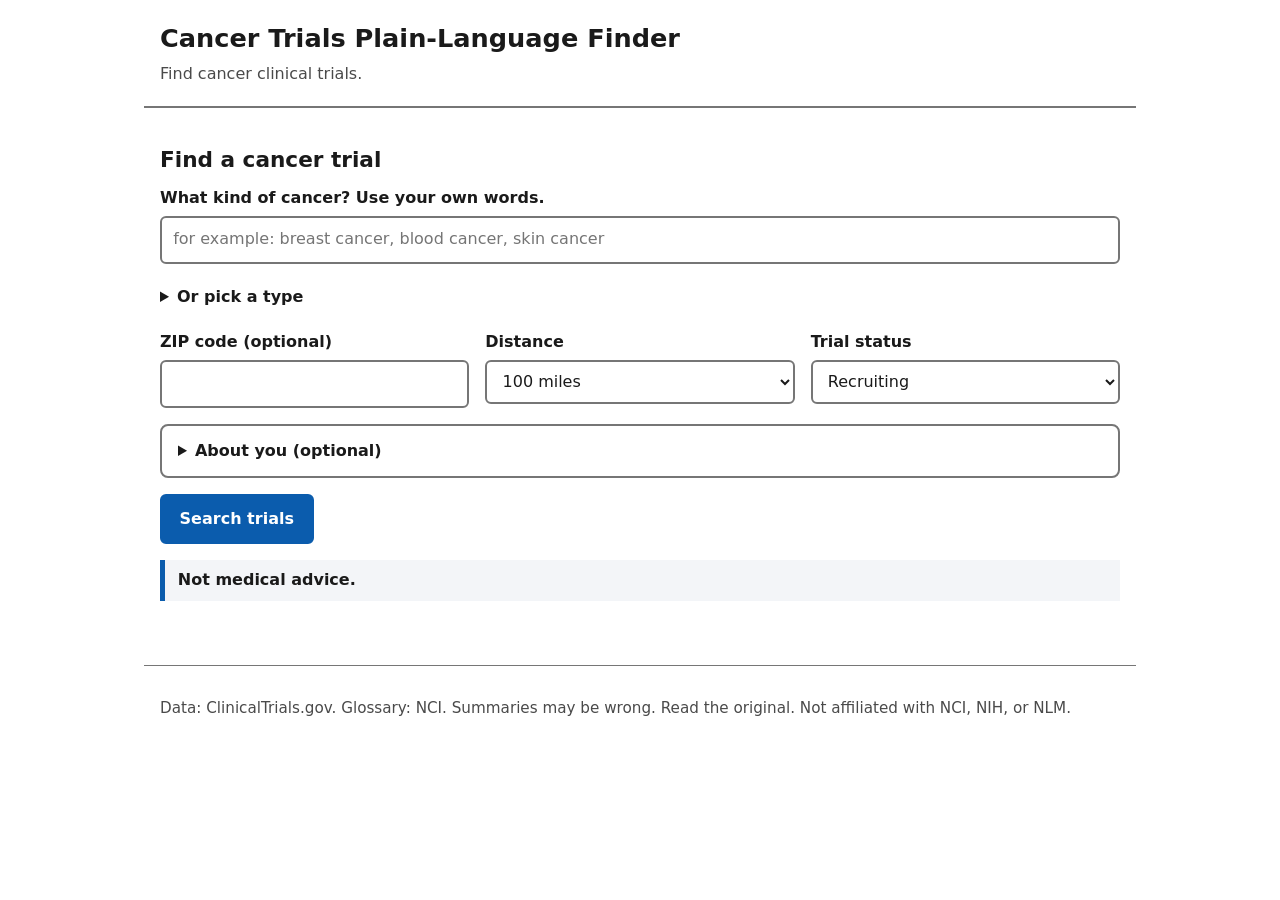
==== commit 6e74262c: "frontend: make 'pick a type' chips collapsible" ====
--- a/frontend/index.html
+++ b/frontend/index.html
@@ -24,10 +24,10 @@
         <input id="q" name="q" type="search" autocomplete="off" placeholder="for example: breast cancer, blood cancer, skin cancer">
       </div>
 
-      <div class="field">
-        <span id="chips-label" class="label">Or pick a type</span>
-        <div id="chips" class="chips" role="group" aria-labelledby="chips-label"></div>
-      </div>
+      <details class="field chips-details">
+        <summary>Or pick a type</summary>
+        <div id="chips" class="chips" role="group" aria-label="Cancer types"></div>
+      </details>
 
       <div class="filters">
         <div class="field">
@@ -76,7 +76,7 @@
           <div class="field">
             <label for="conditions">Conditions and history</label>
             <textarea id="conditions" rows="3" maxlength="600" aria-describedby="conditions-help"></textarea>
-            <span id="conditions-help" class="help">For example: HER2 positive, stage 3, had chemotherapy, diabetes, pregnant. Separate with commas. Nothing is saved.</span>
+            <span id="conditions-help" class="help">For example: HER2 positive, stage 3, had chemotherapy, diabetes, pregnant. One per line or separated by commas.</span>
           </div>
         </fieldset>
       </details>
